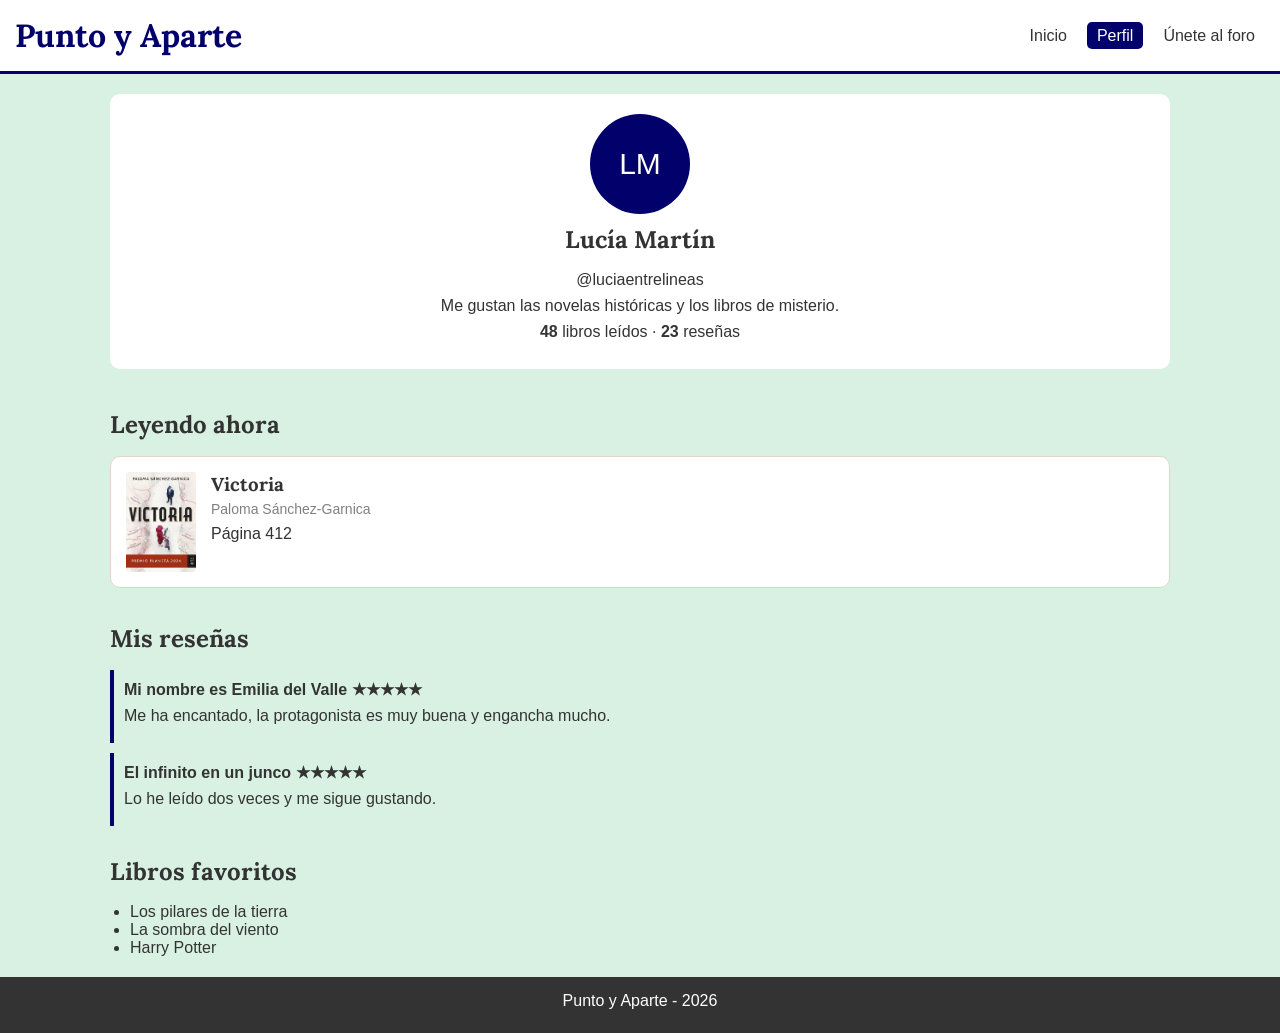
==== pages/profile.html @ be67efd2 "Add files via upload" ====
<!DOCTYPE html>
<html lang="es">
<head>
    <meta charset="UTF-8">
    <meta name="viewport" content="width=device-width, initial-scale=1.0">
    <link rel="icon" href="../assets/favicon.png">
    <link rel="stylesheet" href="https://fonts.googleapis.com/css2?family=Lora:wght@400;700&display=swap">
    <link rel="stylesheet" href="../styles/profile_styles.css">

    <title>Profile</title>
</head>
<body>
    <header>
        <h1 class="logo">Punto y Aparte</h1>
        <nav class="navbar">
            <ul class="navbar__list">
                <li class="navbar__list--item"><a href="../index.html">Inicio</a></li>
                <li class="navbar__list--item"><a href="profile.html" class="activePage">Perfil</a></li>
                <li class="navbar__list--item"><a href="contact.html">Únete al foro</a></li>
            </ul>
        </nav>
    </header>

    <main>
        <div class="profile">
            <div class="profile__img">LM</div>
            <h2>Lucía Martín</h2>
            <p>@luciaentrelineas</p>
            <p>Me gustan las novelas históricas y los libros de misterio.</p>
            <p><b>48</b> libros leídos · <b>23</b> reseñas</p>
        </div>

        <section class="section nowReading">
            <h2>Leyendo ahora</h2>
            <div class="book">
                <img src="../assets/images/victoria.jpg" class="book__cover">
                <div>
                    <h3>Victoria</h3>
                    <p class="author">Paloma Sánchez-Garnica</p>
                    <p>Página 412</p>
                </div>
            </div>
        </section>

        <section class="section opinions">
            <h2>Mis reseñas</h2>

            <div class="opinion">
                <p class="user">Mi nombre es Emilia del Valle ★★★★★</p>
                <p>Me ha encantado, la protagonista es muy buena y engancha mucho.</p>
            </div>

            <div class="opinion">
                <p class="user">El infinito en un junco ★★★★★</p>
                <p>Lo he leído dos veces y me sigue gustando.</p>
            </div>
        </section>

        <section class="section favorites">
            <h2>Libros favoritos</h2>
            <ul class="favorites__list">
                <li>Los pilares de la tierra</li>
                <li>La sombra del viento</li>
                <li>Harry Potter</li>
            </ul>
        </section>
    </main>

    <footer>
        <p>Punto y Aparte - 2026</p>
    </footer>
</body>
</html>
---- styles/profile_styles.css ----
/*__________________________ VARIABLES _____________________________*/

:root{

    /* --- COLOR PALETTE --- */

    --mainColor: #d9f1e3;
    --secondaryColor: #02006b;
    --textColor: #333333;

    /* --- FONTS --- */

    --titles: 'Lora', serif;
    --mainText: Arial, sans-serif;
}


/*__________________________ GENERAL STYLES _____________________________*/


html{
    box-sizing: border-box;
}

*,*::after,*::before{
    box-sizing: inherit;
    margin:0;
    padding:0;
}

body{
    background-color: var(--mainColor);
    color: var(--textColor);
    font-family: var(--mainText);
}

h1, h2, h3{
    font-family: var(--titles);
}

h2{
    margin-bottom: 1rem;
}

p{
    margin-bottom: 0.5rem;
}





/*__________________________ HEADER STYLES _____________________________*/

header{
    position: sticky;
    top: 0;
    background-color: white;
    padding: 15px;
    text-align: center;
    border-bottom: 3px solid var(--secondaryColor);
}

.logo{
    color: var(--secondaryColor);
    margin-bottom: 10px;
}

.navbar__list{
    display: flex;
    justify-content: center;
    gap: 10px;
    list-style: none;
}


.navbar a{
    color: var(--textColor);
    text-decoration: none;
    padding: 5px 10px;
    border-radius: 5px;
}

.navbar a:hover{
    background-color: var(--mainColor);
}

.navbar .activePage{
    background-color: var(--secondaryColor);
    color: white;
}







/*__________________________ MAIN STYLES _______________________________*/

main{
    padding: 20px;
}





.book{
    position: relative;
    display: flex;
    gap: 15px;
    background-color: white;
    padding: 15px;
    margin-bottom: 15px;
    border-radius: 10px;
    border: 1px solid #e0d6c8;
}

.book:hover{
    border-color: var(--secondaryColor);
}

.book h3{
    margin-bottom: 5px;
}



.book__cover{
    width: 70px;
    min-width: 70px;
    height: 100px;
    border-radius: 3px;
}



.author{
    color: gray;
    font-size: 14px;
}



.opinion{
    background-color: var(--mainColor);
    border-left: 4px solid var(--secondaryColor);
    padding: 10px;
    margin-bottom: 10px;
}

.user{
    font-weight: bold;
}





.profile{
    background-color: white;
    padding: 20px;
    margin-bottom: 20px;
    border-radius: 10px;
    text-align: center;
}

.profile__img{
    display: flex;
    justify-content: center;
    align-items: center;
    width: 100px;
    height: 100px;
    margin: 0 auto 10px auto;
    border-radius: 50%;
    background-color: var(--secondaryColor);
    color: white;
    font-size: 30px;
}

.favorites__list{
    padding-left: 20px;
}










/*__________________________ FOOTER STYLES ______________________________*/

footer{
    background-color: var(--textColor);
    color: white;
    text-align: center;
    padding: 15px;
}





/*__________________________ MEDIA QUERIES ______________________________*/

/* tablet y ordenador */
@media (min-width: 768px){

    header{
        display: flex;
        justify-content: space-between;
        align-items: center;
    }

    .logo{
        margin-bottom: 0;
    }

    
    main{
        display: grid;
        grid-template-columns: 3fr 1fr;
        gap: 20px;
        max-width: 1100px;
        margin: 0 auto;
    }

  
    .profile{
        grid-column: span 2;
    }

    
    .profile ~ .section{
        grid-column: span 2;
    }

   
}
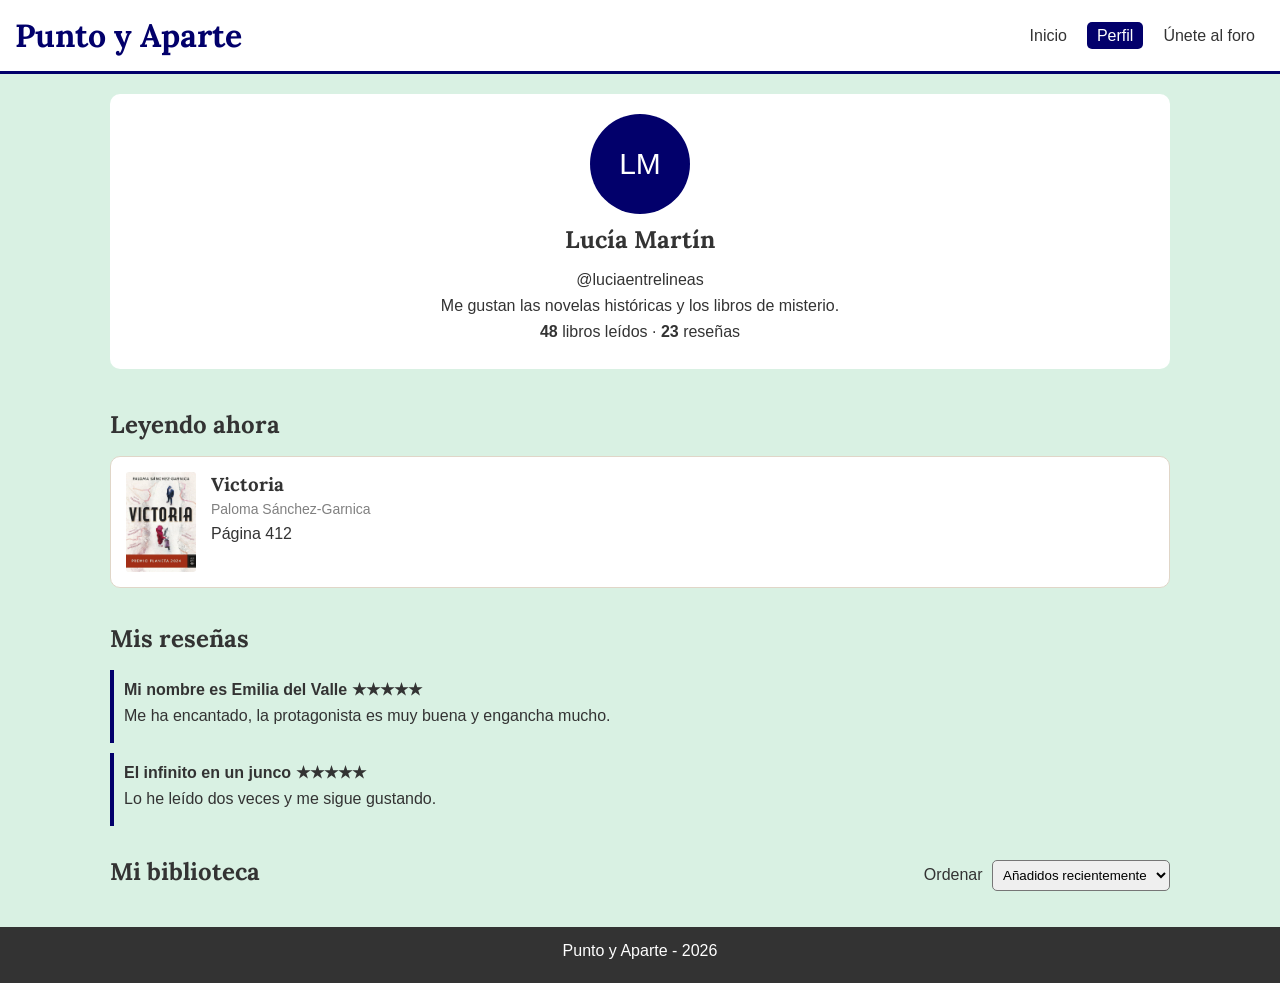
==== commit 0a684780: "refactor: add js script" ====
--- a/pages/profile.html
+++ b/pages/profile.html
@@ -56,18 +56,25 @@
             </div>
         </section>
 
-        <section class="section favorites">
-            <h2>Libros favoritos</h2>
-            <ul class="favorites__list">
-                <li>Los pilares de la tierra</li>
-                <li>La sombra del viento</li>
-                <li>Harry Potter</li>
-            </ul>
+         <section class="section myLibrary">
+            <div class="myLibrary__header">
+                <h2>Mi biblioteca <span id="libraryCount" class="myLibrary__count"></span></h2>
+                <label for="sortSelect">Ordenar
+                    <select id="sortSelect">
+                        <option value="date-desc">Añadidos recientemente</option>
+                        <option value="date-asc">Añadidos primero</option>
+                        <option value="title-asc">Título A-Z</option>
+                        <option value="title-desc">Título Z-A</option>
+                    </select>
+                </label>
+            </div>
+            <div id="libraryList"></div>
         </section>
     </main>
 
     <footer>
         <p>Punto y Aparte - 2026</p>
     </footer>
+      <script type="module" src="../js/main.js"></script>
 </body>
 </html>
--- a/styles/profile_styles.css
+++ b/styles/profile_styles.css
@@ -59,6 +59,7 @@
     padding: 15px;
     text-align: center;
     border-bottom: 3px solid var(--secondaryColor);
+    z-index: 10;
 }
 
 .logo{
@@ -179,10 +180,84 @@
     font-size: 30px;
 }
 
-.favorites__list{
-    padding-left: 20px;
-}
-
+
+/*__________________________ BOOK CARD _______________________________*/
+
+.book__info{
+    display: flex;
+    flex-direction: column;
+    align-items: flex-start;
+    min-width: 0;
+}
+
+.year, .book__date{
+    font-size: 14px;
+}
+
+.book__date{
+    color: var(--secondaryColor);
+}
+
+.book__button{
+    margin-top: auto;
+    padding: 6px 14px;
+    font-size: 0.9rem;
+}
+
+.button{
+    display: inline-block;
+    background-color: var(--secondaryColor);
+    color: white;
+    padding: 10px 20px;
+    border: none;
+    border-radius: 5px;
+    text-decoration: none;
+    font-size: 1rem;
+    cursor: pointer;
+}
+
+.button:hover{
+    background-color: #8f3f1d;
+}
+
+.button:disabled{
+    background-color: gray;
+    cursor: default;
+}
+
+.results__empty{
+    color: gray;
+    font-style: italic;
+}
+
+
+
+
+/* --- MY LIBRARY STYLES --- */
+
+.myLibrary__header{
+    display: flex;
+    flex-wrap: wrap;
+    justify-content: space-between;
+    align-items: baseline;
+    gap: 10px;
+    margin-bottom: 1rem;
+}
+
+.myLibrary__header h2{
+    margin-bottom: 0;
+}
+
+.myLibrary__count{
+    font-size: 1rem;
+    color: gray;
+}
+
+.myLibrary__header select{
+    margin-left: 5px;
+    padding: 6px;
+    border-radius: 5px;
+}
 
 
 
@@ -214,6 +289,7 @@
         display: flex;
         justify-content: space-between;
         align-items: center;
+        z-index: 10;
     }
 
     .logo{
